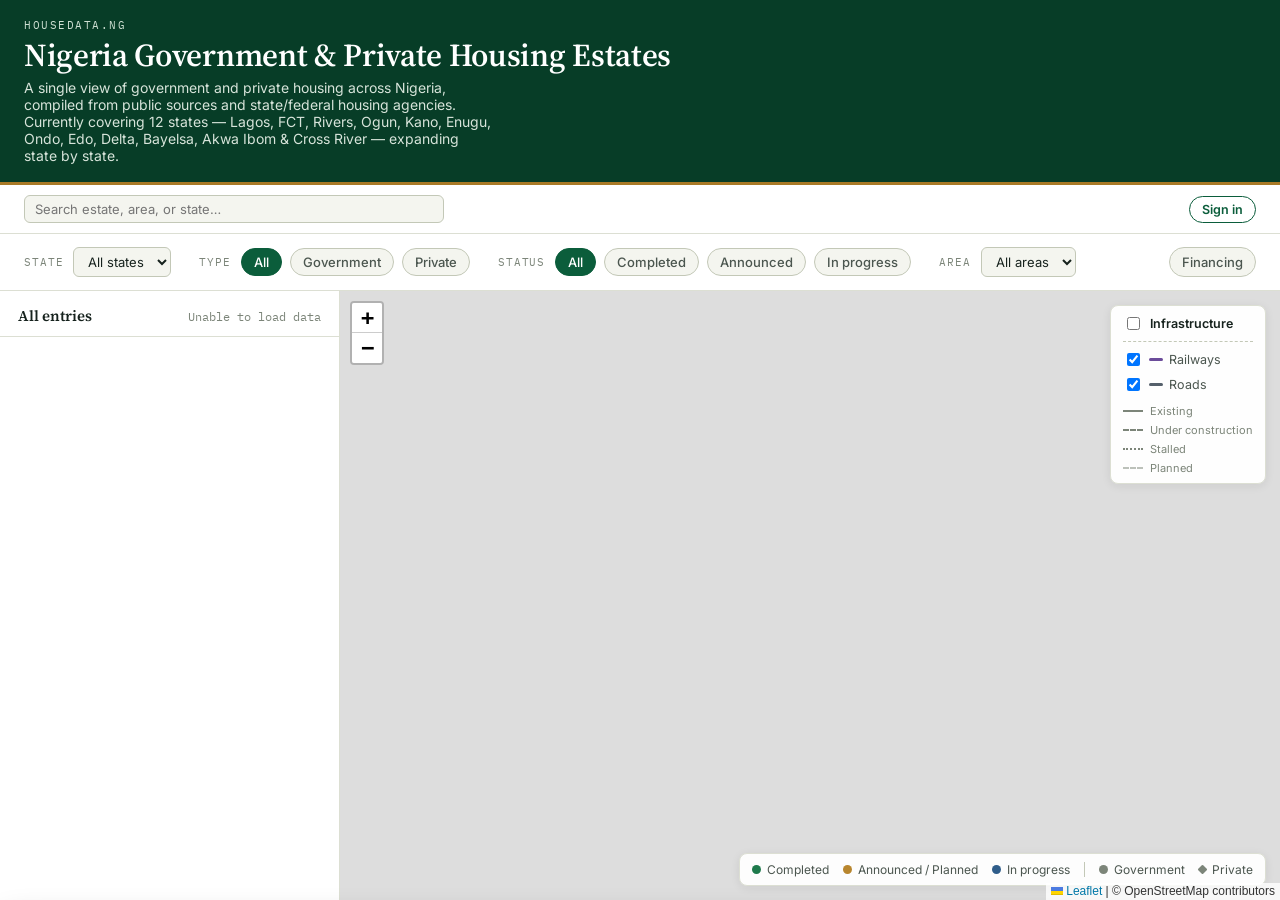
==== index.html @ 0bee0377 "Phase 5: Financier lead-capture Turns the mortgage calculator from an estimate-only tool into an act" ====
<!doctype html>
<html lang="en">
<head>
<meta charset="UTF-8">
<meta name="viewport" content="width=device-width, initial-scale=1">
<title>Housedata.ng — Nigeria Government &amp; Private Housing Estates</title>
<meta name="description" content="An interactive map of government and private housing estates across 12 Nigerian states, compiled from public sources, with a mortgage calculator and major infrastructure overlay.">
<meta name="robots" content="index, follow">
<meta name="theme-color" content="#073d27">
<link rel="canonical" href="https://housedata.ng/">

<!-- Open Graph -->
<meta property="og:type" content="website">
<meta property="og:site_name" content="Housedata.ng">
<meta property="og:title" content="Housedata.ng — Nigeria Government &amp; Private Housing Estates">
<meta property="og:description" content="An interactive map of government and private housing estates across Nigeria, compiled from public sources, with a mortgage calculator and major infrastructure overlay.">
<meta property="og:url" content="https://housedata.ng/">
<meta property="og:image" content="https://housedata.ng/assets/og-image.png">
<meta property="og:image:width" content="1200">
<meta property="og:image:height" content="630">
<meta property="og:locale" content="en_NG">

<!-- Twitter Card -->
<meta name="twitter:card" content="summary_large_image">
<meta name="twitter:title" content="Housedata.ng — Nigeria Government &amp; Private Housing Estates">
<meta name="twitter:description" content="An interactive map of government and private housing estates across Nigeria, compiled from public sources.">
<meta name="twitter:image" content="https://housedata.ng/assets/og-image.png">

<!-- Icons -->
<link rel="icon" type="image/svg+xml" href="data:image/svg+xml,%3Csvg xmlns='http://www.w3.org/2000/svg' viewBox='0 0 32 32'%3E%3Ccircle cx='16' cy='16' r='16' fill='%23073d27'/%3E%3Ccircle cx='16' cy='14' r='6' fill='none' stroke='%23a97a26' stroke-width='2.4'/%3E%3Cpath d='M16 20 L16 25' stroke='%23a97a26' stroke-width='2.4' stroke-linecap='round'/%3E%3C/svg%3E">
<link rel="icon" type="image/png" sizes="32x32" href="assets/favicon-32.png">
<link rel="apple-touch-icon" sizes="180x180" href="assets/apple-touch-icon.png">

<link rel="preconnect" href="https://fonts.googleapis.com">
<link rel="preconnect" href="https://fonts.gstatic.com" crossorigin>
<link href="https://fonts.googleapis.com/css2?family=Source+Serif+4:opsz,wght@8..60,500;8..60,600;8..60,700&family=Inter:wght@400;500;600;700&family=IBM+Plex+Mono:wght@400;500&display=swap" rel="stylesheet">

<link rel="stylesheet" href="vendor/leaflet/leaflet.css">

<link rel="stylesheet" href="styles.css?v=20260715">

<script type="application/ld+json">
{
  "@context": "https://schema.org",
  "@type": "WebSite",
  "name": "Housedata.ng",
  "url": "https://housedata.ng/",
  "description": "An interactive map of government and private housing estates across Nigeria, compiled from public sources."
}
</script>
</head>
<body>

<header class="site-header">
  <div class="header-inner">
    <div class="header-text">
      <p class="eyebrow">Housedata.ng</p>
      <h1>Nigeria Government &amp; Private Housing Estates</h1>
      <p class="strap">A single view of government and private housing across Nigeria, compiled from public sources and state/federal housing agencies. Currently covering 12 states — Lagos, FCT, Rivers, Ogun, Kano, Enugu, Ondo, Edo, Delta, Bayelsa, Akwa Ibom &amp; Cross River — expanding state by state.</p>
    </div>
  </div>
</header>

<p class="stale-data-banner" id="stale-data-banner" hidden>Showing previously loaded data — could not reach the server for the latest listings.</p>

<div class="search-bar">
  <input type="search" id="search-input" class="search-input" placeholder="Search estate, area, or state…" autocomplete="off" aria-label="Search estates">
  <div class="account-control">
    <button type="button" class="account-btn" id="account-signin-btn" data-open-modal="modal-login">Sign in</button>
    <div class="account-signed-in" id="account-signed-in" hidden>
      <button type="button" class="account-btn saved-btn" id="bookmarked-filter-btn">★ Saved<span class="saved-count" id="saved-count" hidden></span></button>
      <span class="account-email" id="account-email"></span>
      <button type="button" class="account-btn" id="account-signout-btn">Log out</button>
    </div>
  </div>
</div>

<div class="compact-bar">
  <div class="view-toggle" role="group" aria-label="Switch view">
    <button class="view-btn is-active" data-view="map">Map</button>
    <button class="view-btn" data-view="list">List</button>
  </div>
  <span class="compact-count" id="compact-count"></span>
  <div class="compact-actions">
    <button type="button" class="compact-btn" data-open-sheet="sheet-filters">Filters<span class="filter-badge" id="filter-badge" hidden></span></button>
    <button type="button" class="compact-btn" data-open-sheet="sheet-financing">Financing</button>
    <button type="button" class="compact-btn" data-open-sheet="sheet-infra">Infrastructure</button>
  </div>
</div>

<div class="sheet-backdrop" id="sheet-backdrop" hidden></div>

<div class="toolbar" id="sheet-filters">
  <div class="sheet-head">
    <span class="sheet-head-title">Filters</span>
    <button type="button" class="sheet-close" data-close-sheet aria-label="Close filters">&times;</button>
  </div>
  <div class="toolbar-inner">
    <div class="filter-group">
      <label class="filter-label" for="state-select">State</label>
      <select id="state-select" class="lga-select">
        <option value="all">All states</option>
      </select>
    </div>
    <div class="filter-group" role="group" aria-label="Filter by type">
      <span class="filter-label">Type</span>
      <button class="chip chip-all is-active" data-filter-type="all">All</button>
      <button class="chip chip-gov" data-filter-type="Government">Government</button>
      <button class="chip chip-priv" data-filter-type="Private">Private</button>
    </div>
    <div class="filter-group" role="group" aria-label="Filter by status">
      <span class="filter-label">Status</span>
      <button class="chip chip-all is-active" data-filter-status="all">All <span class="chip-count" id="count-all"></span></button>
      <button class="chip chip-completed" data-filter-status="Completed">Completed</button>
      <button class="chip chip-announced" data-filter-status="Announced">Announced</button>
      <button class="chip chip-progress" data-filter-status="In Progress">In progress</button>
    </div>
    <div class="filter-group">
      <label class="filter-label" for="lga-select">Area</label>
      <select id="lga-select" class="lga-select">
        <option value="all">All areas</option>
      </select>
    </div>
    <button type="button" class="compact-btn toolbar-financing-btn" data-open-sheet="sheet-financing">Financing</button>
  </div>
</div>

<div class="finance-banner" id="sheet-financing">
  <div class="sheet-head">
    <span class="sheet-head-title">Financing</span>
    <button type="button" class="sheet-close" data-close-sheet aria-label="Close financing">&times;</button>
  </div>
  <div class="finance-banner-inner">
    <div class="finance-banner-text">
      <span class="finance-banner-label">Financing</span>
      <p class="finance-banner-headline">Need a mortgage? MREIF offers financing at <strong>9.75% p.a. fixed</strong>, up to 20 years, from 10% equity.</p>
    </div>
    <div class="finance-banner-actions">
      <button type="button" class="finance-btn finance-btn-primary" data-open-modal="modal-calculator">Calculate a mortgage</button>
      <button type="button" class="finance-btn finance-btn-ghost" data-open-modal="modal-about-mreif">About MREIF</button>
      <a class="finance-btn finance-btn-ghost" href="access-bank.html">Access Bank &rarr;</a>
    </div>
  </div>
  <p class="finance-banner-disclaimer">External federal program, not run by housedata.ng. The calculator gives an unofficial estimate only — actual eligibility and terms are determined by MREIF.</p>
</div>

<main class="layout">
  <aside class="sidebar" id="sidebar">
    <div class="sidebar-header">
      <span class="sidebar-title">All entries</span>
      <span class="sidebar-count" id="sidebar-count"></span>
    </div>
    <ul class="estate-list" id="estate-list" aria-label="Estate list"></ul>
  </aside>

  <section class="map-pane">
    <div id="map"></div>
    <div class="legend" aria-label="Map legend">
      <span class="legend-item"><i class="dot dot-completed"></i>Completed</span>
      <span class="legend-item"><i class="dot dot-announced"></i>Announced / Planned</span>
      <span class="legend-item"><i class="dot dot-progress"></i>In progress</span>
      <span class="legend-divider"></span>
      <span class="legend-item"><i class="shape shape-circle"></i>Government</span>
      <span class="legend-item"><i class="shape shape-diamond"></i>Private</span>
    </div>

    <div class="infra-control" id="sheet-infra" aria-label="Infrastructure overlay">
      <div class="sheet-head">
        <span class="sheet-head-title">Infrastructure</span>
        <button type="button" class="sheet-close" data-close-sheet aria-label="Close infrastructure">&times;</button>
      </div>
      <label class="infra-master">
        <input type="checkbox" id="infra-toggle">
        <span>Infrastructure</span>
      </label>
      <div class="infra-sub" id="infra-sub" hidden>
        <label class="infra-check"><input type="checkbox" id="infra-toggle-rail" checked><i class="infra-color-dot infra-color-rail"></i><span>Railways</span></label>
        <label class="infra-check"><input type="checkbox" id="infra-toggle-road" checked><i class="infra-color-dot infra-color-road"></i><span>Roads</span></label>
        <div class="infra-line-legend">
          <span class="infra-line-item"><i class="line-swatch line-existing"></i>Existing</span>
          <span class="infra-line-item"><i class="line-swatch line-construction"></i>Under construction</span>
          <span class="infra-line-item"><i class="line-swatch line-stalled"></i>Stalled</span>
          <span class="infra-line-item"><i class="line-swatch line-planned"></i>Planned</span>
        </div>
      </div>
    </div>
  </section>
</main>

<div class="modal-overlay" id="modal-estate-detail" hidden>
  <div class="modal-card" role="dialog" aria-modal="true" aria-label="Estate details">
    <button type="button" class="modal-close" data-close-modal aria-label="Close">&times;</button>
    <div id="estate-detail-content"></div>
  </div>
</div>

<div class="modal-overlay" id="modal-login" hidden>
  <div class="modal-card" role="dialog" aria-modal="true" aria-labelledby="login-title">
    <button type="button" class="modal-close" data-close-modal aria-label="Close">&times;</button>
    <p class="modal-eyebrow">Account</p>
    <h2 class="modal-title" id="login-title">Sign in</h2>
    <p class="modal-lede">Enter your email and we'll send a one-time sign-in link — no password to remember.</p>
    <form id="login-form">
      <label class="calc-field">
        <span>Email</span>
        <input type="email" id="login-email" required placeholder="you@example.com">
      </label>
      <button type="submit" class="finance-btn finance-btn-primary login-submit-btn" id="login-submit">Send sign-in link</button>
    </form>
    <p class="modal-context" id="login-status" hidden></p>
    <p class="modal-disclaimer">The link expires in 15 minutes and works once. We only ever use this to sign you in — no marketing email.</p>
  </div>
</div>

<div class="modal-overlay" id="modal-calculator" hidden>
  <div class="modal-card modal-card-wide" role="dialog" aria-modal="true" aria-labelledby="calc-title">
    <button type="button" class="modal-close" data-close-modal aria-label="Close">&times;</button>
    <p class="modal-eyebrow">Mortgage calculator</p>
    <h2 class="modal-title" id="calc-title">Estimate a monthly payment</h2>
    <p class="modal-lede">Uses MREIF's published terms as defaults. This is an unofficial estimate for orientation only — not a loan offer, and not MREIF's actual eligibility decision.</p>
    <p class="modal-context" id="calc-context" hidden></p>

    <div class="calc-grid">
      <label class="calc-field">
        <span>Home price (₦)</span>
        <input type="number" id="calc-price" min="1000000" step="500000" value="30000000">
      </label>
      <label class="calc-field">
        <span>Equity / down payment (%)</span>
        <input type="number" id="calc-equity" min="10" max="90" step="1" value="10">
      </label>
      <label class="calc-field">
        <span>Interest rate (% p.a.)</span>
        <input type="number" id="calc-rate" min="1" max="30" step="0.05" value="9.75">
      </label>
      <label class="calc-field">
        <span>Loan term (years)</span>
        <input type="number" id="calc-term" min="1" max="20" step="1" value="20">
      </label>
    </div>

    <div class="calc-results">
      <div class="calc-result">
        <span class="calc-result-label">Loan amount</span>
        <span class="calc-result-value" id="calc-loan-amount">—</span>
      </div>
      <div class="calc-result calc-result-primary">
        <span class="calc-result-label">Estimated monthly payment</span>
        <span class="calc-result-value" id="calc-monthly">—</span>
      </div>
      <div class="calc-result">
        <span class="calc-result-label">Total interest over term</span>
        <span class="calc-result-value" id="calc-interest">—</span>
      </div>
      <div class="calc-result">
        <span class="calc-result-label">Total repayment</span>
        <span class="calc-result-value" id="calc-total">—</span>
      </div>
    </div>

    <button type="button" class="finance-btn finance-btn-ghost" id="calc-lead-btn">Talk to a lender about this &rarr;</button>
    <a class="modal-external-link" href="https://housing.mreif.com.ng/pre-qualifier" target="_blank" rel="noopener">Apply / check real eligibility on MREIF &rarr;</a>
    <p class="modal-disclaimer">housedata.ng is not affiliated with MREIF. Figures are illustrative — MREIF's real rate, term, and eligibility depend on income, credit, and program rules current at time of application.</p>
  </div>
</div>

<div class="modal-overlay" id="modal-lead" hidden>
  <div class="modal-card" role="dialog" aria-modal="true" aria-labelledby="lead-title">
    <button type="button" class="modal-close" data-close-modal aria-label="Close">&times;</button>
    <p class="modal-eyebrow">Financing</p>
    <h2 class="modal-title" id="lead-title">Talk to a lender</h2>
    <p class="modal-lede">Share your details and this estimate with a real lender. housedata.ng doesn't process applications — this just passes your enquiry along.</p>
    <p class="modal-context" id="lead-context"></p>

    <form id="lead-form">
      <label class="calc-field">
        <span>Lender</span>
        <select id="lead-financier" required></select>
      </label>
      <label class="calc-field">
        <span>Your name</span>
        <input type="text" id="lead-name" required maxlength="120" autocomplete="name">
      </label>
      <label class="calc-field">
        <span>Email</span>
        <input type="email" id="lead-email" required maxlength="200" autocomplete="email">
      </label>
      <label class="calc-field">
        <span>Phone</span>
        <input type="tel" id="lead-phone" required maxlength="40" autocomplete="tel">
      </label>
      <input type="text" id="lead-company" name="company" autocomplete="off" tabindex="-1" aria-hidden="true" style="position:absolute;left:-9999px;width:1px;height:1px;">

      <p class="modal-disclaimer" id="lead-error" hidden></p>
      <button type="submit" class="finance-btn finance-btn-primary login-submit-btn" id="lead-submit">Send my details</button>
    </form>

    <div id="lead-success" hidden>
      <p class="modal-body-text">Thanks — your details were sent. The lender may reach out directly.</p>
    </div>

    <p class="modal-disclaimer">housedata.ng is not a lender and can't guarantee a response. Your details are shared only with the lender you select above.</p>
  </div>
</div>

<div class="modal-overlay" id="modal-about-mreif" hidden>
  <div class="modal-card" role="dialog" aria-modal="true" aria-labelledby="about-title">
    <button type="button" class="modal-close" data-close-modal aria-label="Close">&times;</button>
    <p class="modal-eyebrow">About</p>
    <h2 class="modal-title" id="about-title">MREIF</h2>
    <p class="modal-lede">The Mortgage Refinance Initiative Fund — a federal mortgage financing programme. Copyright held by Ministry of Finance Incorporated (MOFI); the fund is managed by ARM (Asset &amp; Resource Management Holding Company), with offices in Lagos and Abuja.</p>

    <p class="modal-body-text"><strong>Mission:</strong> bridge Nigeria's housing gap by providing accessible financing options and supporting the development of affordable housing across the nation.</p>

    <div class="about-terms">
      <div class="about-term"><span class="about-term-value">9.75%</span><span class="about-term-label">Fixed rate p.a.</span></div>
      <div class="about-term"><span class="about-term-value">20 yrs</span><span class="about-term-label">Max loan term</span></div>
      <div class="about-term"><span class="about-term-value">10%</span><span class="about-term-label">Min. equity</span></div>
    </div>

    <p class="modal-body-text"><strong>For homebuyers:</strong> create a free account &rarr; select a property &rarr; get pre-approved &rarr; secure your mortgage.</p>
    <p class="modal-body-text"><strong>For developers:</strong> can apply to list eligible projects — minimum 5 hectares of titled land, ₦500m net asset value, and 3+ completed projects delivered in the last 5 years.</p>

    <a class="modal-external-link" href="https://www.mreif.com.ng/" target="_blank" rel="noopener">Visit MREIF's official site &rarr;</a>
    <a class="modal-external-link" href="https://housing.mreif.com.ng/sign-up" target="_blank" rel="noopener">Start a MREIF application &rarr;</a>
    <p class="modal-disclaimer">housedata.ng is not affiliated with MREIF. This is a general summary for orientation only — always confirm current terms and eligibility directly with MREIF.</p>
  </div>
</div>

<script src="vendor/leaflet/leaflet.js"></script>
<script src="infrastructure.js?v=20260715"></script>
<script src="app.js?v=20260715"></script>
<script src="analytics.js?v=20260715"></script>
</body>
</html>
---- vendor/leaflet/leaflet.css ----
/* required styles */

.leaflet-pane,
.leaflet-tile,
.leaflet-marker-icon,
.leaflet-marker-shadow,
.leaflet-tile-container,
.leaflet-pane > svg,
.leaflet-pane > canvas,
.leaflet-zoom-box,
.leaflet-image-layer,
.leaflet-layer {
	position: absolute;
	left: 0;
	top: 0;
	}
.leaflet-container {
	overflow: hidden;
	}
.leaflet-tile,
.leaflet-marker-icon,
.leaflet-marker-shadow {
	-webkit-user-select: none;
	   -moz-user-select: none;
	        user-select: none;
	  -webkit-user-drag: none;
	}
/* Prevents IE11 from highlighting tiles in blue */
.leaflet-tile::selection {
	background: transparent;
}
/* Safari renders non-retina tile on retina better with this, but Chrome is worse */
.leaflet-safari .leaflet-tile {
	image-rendering: -webkit-optimize-contrast;
	}
/* hack that prevents hw layers "stretching" when loading new tiles */
.leaflet-safari .leaflet-tile-container {
	width: 1600px;
	height: 1600px;
	-webkit-transform-origin: 0 0;
	}
.leaflet-marker-icon,
.leaflet-marker-shadow {
	display: block;
	}
/* .leaflet-container svg: reset svg max-width decleration shipped in Joomla! (joomla.org) 3.x */
/* .leaflet-container img: map is broken in FF if you have max-width: 100% on tiles */
.leaflet-container .leaflet-overlay-pane svg {
	max-width: none !important;
	max-height: none !important;
	}
.leaflet-container .leaflet-marker-pane img,
.leaflet-container .leaflet-shadow-pane img,
.leaflet-container .leaflet-tile-pane img,
.leaflet-container img.leaflet-image-layer,
.leaflet-container .leaflet-tile {
	max-width: none !important;
	max-height: none !important;
	width: auto;
	padding: 0;
	}

.leaflet-container img.leaflet-tile {
	/* See: https://bugs.chromium.org/p/chromium/issues/detail?id=600120 */
	mix-blend-mode: plus-lighter;
}

.leaflet-container.leaflet-touch-zoom {
	-ms-touch-action: pan-x pan-y;
	touch-action: pan-x pan-y;
	}
.leaflet-container.leaflet-touch-drag {
	-ms-touch-action: pinch-zoom;
	/* Fallback for FF which doesn't support pinch-zoom */
	touch-action: none;
	touch-action: pinch-zoom;
}
.leaflet-container.leaflet-touch-drag.leaflet-touch-zoom {
	-ms-touch-action: none;
	touch-action: none;
}
.leaflet-container {
	-webkit-tap-highlight-color: transparent;
}
.leaflet-container a {
	-webkit-tap-highlight-color: rgba(51, 181, 229, 0.4);
}
.leaflet-tile {
	filter: inherit;
	visibility: hidden;
	}
.leaflet-tile-loaded {
	visibility: inherit;
	}
.leaflet-zoom-box {
	width: 0;
	height: 0;
	-moz-box-sizing: border-box;
	     box-sizing: border-box;
	z-index: 800;
	}
/* workaround for https://bugzilla.mozilla.org/show_bug.cgi?id=888319 */
.leaflet-overlay-pane svg {
	-moz-user-select: none;
	}

.leaflet-pane         { z-index: 400; }

.leaflet-tile-pane    { z-index: 200; }
.leaflet-overlay-pane { z-index: 400; }
.leaflet-shadow-pane  { z-index: 500; }
.leaflet-marker-pane  { z-index: 600; }
.leaflet-tooltip-pane   { z-index: 650; }
.leaflet-popup-pane   { z-index: 700; }

.leaflet-map-pane canvas { z-index: 100; }
.leaflet-map-pane svg    { z-index: 200; }

.leaflet-vml-shape {
	width: 1px;
	height: 1px;
	}
.lvml {
	behavior: url(#default#VML);
	display: inline-block;
	position: absolute;
	}


/* control positioning */

.leaflet-control {
	position: relative;
	z-index: 800;
	pointer-events: visiblePainted; /* IE 9-10 doesn't have auto */
	pointer-events: auto;
	}
.leaflet-top,
.leaflet-bottom {
	position: absolute;
	z-index: 1000;
	pointer-events: none;
	}
.leaflet-top {
	top: 0;
	}
.leaflet-right {
	right: 0;
	}
.leaflet-bottom {
	bottom: 0;
	}
.leaflet-left {
	left: 0;
	}
.leaflet-control {
	float: left;
	clear: both;
	}
.leaflet-right .leaflet-control {
	float: right;
	}
.leaflet-top .leaflet-control {
	margin-top: 10px;
	}
.leaflet-bottom .leaflet-control {
	margin-bottom: 10px;
	}
.leaflet-left .leaflet-control {
	margin-left: 10px;
	}
.leaflet-right .leaflet-control {
	margin-right: 10px;
	}


/* zoom and fade animations */

.leaflet-fade-anim .leaflet-popup {
	opacity: 0;
	-webkit-transition: opacity 0.2s linear;
	   -moz-transition: opacity 0.2s linear;
	        transition: opacity 0.2s linear;
	}
.leaflet-fade-anim .leaflet-map-pane .leaflet-popup {
	opacity: 1;
	}
.leaflet-zoom-animated {
	-webkit-transform-origin: 0 0;
	    -ms-transform-origin: 0 0;
	        transform-origin: 0 0;
	}
svg.leaflet-zoom-animated {
	will-change: transform;
}

.leaflet-zoom-anim .leaflet-zoom-animated {
	-webkit-transition: -webkit-transform 0.25s cubic-bezier(0,0,0.25,1);
	   -moz-transition:    -moz-transform 0.25s cubic-bezier(0,0,0.25,1);
	        transition:         transform 0.25s cubic-bezier(0,0,0.25,1);
	}
.leaflet-zoom-anim .leaflet-tile,
.leaflet-pan-anim .leaflet-tile {
	-webkit-transition: none;
	   -moz-transition: none;
	        transition: none;
	}

.leaflet-zoom-anim .leaflet-zoom-hide {
	visibility: hidden;
	}


/* cursors */

.leaflet-interactive {
	cursor: pointer;
	}
.leaflet-grab {
	cursor: -webkit-grab;
	cursor:    -moz-grab;
	cursor:         grab;
	}
.leaflet-crosshair,
.leaflet-crosshair .leaflet-interactive {
	cursor: crosshair;
	}
.leaflet-popup-pane,
.leaflet-control {
	cursor: auto;
	}
.leaflet-dragging .leaflet-grab,
.leaflet-dragging .leaflet-grab .leaflet-interactive,
.leaflet-dragging .leaflet-marker-draggable {
	cursor: move;
	cursor: -webkit-grabbing;
	cursor:    -moz-grabbing;
	cursor:         grabbing;
	}

/* marker & overlays interactivity */
.leaflet-marker-icon,
.leaflet-marker-shadow,
.leaflet-image-layer,
.leaflet-pane > svg path,
.leaflet-tile-container {
	pointer-events: none;
	}

.leaflet-marker-icon.leaflet-interactive,
.leaflet-image-layer.leaflet-interactive,
.leaflet-pane > svg path.leaflet-interactive,
svg.leaflet-image-layer.leaflet-interactive path {
	pointer-events: visiblePainted; /* IE 9-10 doesn't have auto */
	pointer-events: auto;
	}

/* visual tweaks */

.leaflet-container {
	background: #ddd;
	outline-offset: 1px;
	}
.leaflet-container a {
	color: #0078A8;
	}
.leaflet-zoom-box {
	border: 2px dotted #38f;
	background: rgba(255,255,255,0.5);
	}


/* general typography */
.leaflet-container {
	font-family: "Helvetica Neue", Arial, Helvetica, sans-serif;
	font-size: 12px;
	font-size: 0.75rem;
	line-height: 1.5;
	}


/* general toolbar styles */

.leaflet-bar {
	box-shadow: 0 1px 5px rgba(0,0,0,0.65);
	border-radius: 4px;
	}
.leaflet-bar a {
	background-color: #fff;
	border-bottom: 1px solid #ccc;
	width: 26px;
	height: 26px;
	line-height: 26px;
	display: block;
	text-align: center;
	text-decoration: none;
	color: black;
	}
.leaflet-bar a,
.leaflet-control-layers-toggle {
	background-position: 50% 50%;
	background-repeat: no-repeat;
	display: block;
	}
.leaflet-bar a:hover,
.leaflet-bar a:focus {
	background-color: #f4f4f4;
	}
.leaflet-bar a:first-child {
	border-top-left-radius: 4px;
	border-top-right-radius: 4px;
	}
.leaflet-bar a:last-child {
	border-bottom-left-radius: 4px;
	border-bottom-right-radius: 4px;
	border-bottom: none;
	}
.leaflet-bar a.leaflet-disabled {
	cursor: default;
	background-color: #f4f4f4;
	color: #bbb;
	}

.leaflet-touch .leaflet-bar a {
	width: 30px;
	height: 30px;
	line-height: 30px;
	}
.leaflet-touch .leaflet-bar a:first-child {
	border-top-left-radius: 2px;
	border-top-right-radius: 2px;
	}
.leaflet-touch .leaflet-bar a:last-child {
	border-bottom-left-radius: 2px;
	border-bottom-right-radius: 2px;
	}

/* zoom control */

.leaflet-control-zoom-in,
.leaflet-control-zoom-out {
	font: bold 18px 'Lucida Console', Monaco, monospace;
	text-indent: 1px;
	}

.leaflet-touch .leaflet-control-zoom-in, .leaflet-touch .leaflet-control-zoom-out  {
	font-size: 22px;
	}


/* layers control */

.leaflet-control-layers {
	box-shadow: 0 1px 5px rgba(0,0,0,0.4);
	background: #fff;
	border-radius: 5px;
	}
.leaflet-control-layers-toggle {
	background-image: url(images/layers.png);
	width: 36px;
	height: 36px;
	}
.leaflet-retina .leaflet-control-layers-toggle {
	background-image: url(images/layers-2x.png);
	background-size: 26px 26px;
	}
.leaflet-touch .leaflet-control-layers-toggle {
	width: 44px;
	height: 44px;
	}
.leaflet-control-layers .leaflet-control-layers-list,
.leaflet-control-layers-expanded .leaflet-control-layers-toggle {
	display: none;
	}
.leaflet-control-layers-expanded .leaflet-control-layers-list {
	display: block;
	position: relative;
	}
.leaflet-control-layers-expanded {
	padding: 6px 10px 6px 6px;
	color: #333;
	background: #fff;
	}
.leaflet-control-layers-scrollbar {
	overflow-y: scroll;
	overflow-x: hidden;
	padding-right: 5px;
	}
.leaflet-control-layers-selector {
	margin-top: 2px;
	position: relative;
	top: 1px;
	}
.leaflet-control-layers label {
	display: block;
	font-size: 13px;
	font-size: 1.08333em;
	}
.leaflet-control-layers-separator {
	height: 0;
	border-top: 1px solid #ddd;
	margin: 5px -10px 5px -6px;
	}

/* Default icon URLs */
.leaflet-default-icon-path { /* used only in path-guessing heuristic, see L.Icon.Default */
	background-image: url(images/marker-icon.png);
	}


/* attribution and scale controls */

.leaflet-container .leaflet-control-attribution {
	background: #fff;
	background: rgba(255, 255, 255, 0.8);
	margin: 0;
	}
.leaflet-control-attribution,
.leaflet-control-scale-line {
	padding: 0 5px;
	color: #333;
	line-height: 1.4;
	}
.leaflet-control-attribution a {
	text-decoration: none;
	}
.leaflet-control-attribution a:hover,
.leaflet-control-attribution a:focus {
	text-decoration: underline;
	}
.leaflet-attribution-flag {
	display: inline !important;
	vertical-align: baseline !important;
	width: 1em;
	height: 0.6669em;
	}
.leaflet-left .leaflet-control-scale {
	margin-left: 5px;
	}
.leaflet-bottom .leaflet-control-scale {
	margin-bottom: 5px;
	}
.leaflet-control-scale-line {
	border: 2px solid #777;
	border-top: none;
	line-height: 1.1;
	padding: 2px 5px 1px;
	white-space: nowrap;
	-moz-box-sizing: border-box;
	     box-sizing: border-box;
	background: rgba(255, 255, 255, 0.8);
	text-shadow: 1px 1px #fff;
	}
.leaflet-control-scale-line:not(:first-child) {
	border-top: 2px solid #777;
	border-bottom: none;
	margin-top: -2px;
	}
.leaflet-control-scale-line:not(:first-child):not(:last-child) {
	border-bottom: 2px solid #777;
	}

.leaflet-touch .leaflet-control-attribution,
.leaflet-touch .leaflet-control-layers,
.leaflet-touch .leaflet-bar {
	box-shadow: none;
	}
.leaflet-touch .leaflet-control-layers,
.leaflet-touch .leaflet-bar {
	border: 2px solid rgba(0,0,0,0.2);
	background-clip: padding-box;
	}


/* popup */

.leaflet-popup {
	position: absolute;
	text-align: center;
	margin-bottom: 20px;
	}
.leaflet-popup-content-wrapper {
	padding: 1px;
	text-align: left;
	border-radius: 12px;
	}
.leaflet-popup-content {
	margin: 13px 24px 13px 20px;
	line-height: 1.3;
	font-size: 13px;
	font-size: 1.08333em;
	min-height: 1px;
	}
.leaflet-popup-content p {
	margin: 17px 0;
	margin: 1.3em 0;
	}
.leaflet-popup-tip-container {
	width: 40px;
	height: 20px;
	position: absolute;
	left: 50%;
	margin-top: -1px;
	margin-left: -20px;
	overflow: hidden;
	pointer-events: none;
	}
.leaflet-popup-tip {
	width: 17px;
	height: 17px;
	padding: 1px;

	margin: -10px auto 0;
	pointer-events: auto;

	-webkit-transform: rotate(45deg);
	   -moz-transform: rotate(45deg);
	    -ms-transform: rotate(45deg);
	        transform: rotate(45deg);
	}
.leaflet-popup-content-wrapper,
.leaflet-popup-tip {
	background: white;
	color: #333;
	box-shadow: 0 3px 14px rgba(0,0,0,0.4);
	}
.leaflet-container a.leaflet-popup-close-button {
	position: absolute;
	top: 0;
	right: 0;
	border: none;
	text-align: center;
	width: 24px;
	height: 24px;
	font: 16px/24px Tahoma, Verdana, sans-serif;
	color: #757575;
	text-decoration: none;
	background: transparent;
	}
.leaflet-container a.leaflet-popup-close-button:hover,
.leaflet-container a.leaflet-popup-close-button:focus {
	color: #585858;
	}
.leaflet-popup-scrolled {
	overflow: auto;
	}

.leaflet-oldie .leaflet-popup-content-wrapper {
	-ms-zoom: 1;
	}
.leaflet-oldie .leaflet-popup-tip {
	width: 24px;
	margin: 0 auto;

	-ms-filter: "progid:DXImageTransform.Microsoft.Matrix(M11=0.70710678, M12=0.70710678, M21=-0.70710678, M22=0.70710678)";
	filter: progid:DXImageTransform.Microsoft.Matrix(M11=0.70710678, M12=0.70710678, M21=-0.70710678, M22=0.70710678);
	}

.leaflet-oldie .leaflet-control-zoom,
.leaflet-oldie .leaflet-control-layers,
.leaflet-oldie .leaflet-popup-content-wrapper,
.leaflet-oldie .leaflet-popup-tip {
	border: 1px solid #999;
	}


/* div icon */

.leaflet-div-icon {
	background: #fff;
	border: 1px solid #666;
	}


/* Tooltip */
/* Base styles for the element that has a tooltip */
.leaflet-tooltip {
	position: absolute;
	padding: 6px;
	background-color: #fff;
	border: 1px solid #fff;
	border-radius: 3px;
	color: #222;
	white-space: nowrap;
	-webkit-user-select: none;
	-moz-user-select: none;
	-ms-user-select: none;
	user-select: none;
	pointer-events: none;
	box-shadow: 0 1px 3px rgba(0,0,0,0.4);
	}
.leaflet-tooltip.leaflet-interactive {
	cursor: pointer;
	pointer-events: auto;
	}
.leaflet-tooltip-top:before,
.leaflet-tooltip-bottom:before,
.leaflet-tooltip-left:before,
.leaflet-tooltip-right:before {
	position: absolute;
	pointer-events: none;
	border: 6px solid transparent;
	background: transparent;
	content: "";
	}

/* Directions */

.leaflet-tooltip-bottom {
	margin-top: 6px;
}
.leaflet-tooltip-top {
	margin-top: -6px;
}
.leaflet-tooltip-bottom:before,
.leaflet-tooltip-top:before {
	left: 50%;
	margin-left: -6px;
	}
.leaflet-tooltip-top:before {
	bottom: 0;
	margin-bottom: -12px;
	border-top-color: #fff;
	}
.leaflet-tooltip-bottom:before {
	top: 0;
	margin-top: -12px;
	margin-left: -6px;
	border-bottom-color: #fff;
	}
.leaflet-tooltip-left {
	margin-left: -6px;
}
.leaflet-tooltip-right {
	margin-left: 6px;
}
.leaflet-tooltip-left:before,
.leaflet-tooltip-right:before {
	top: 50%;
	margin-top: -6px;
	}
.leaflet-tooltip-left:before {
	right: 0;
	margin-right: -12px;
	border-left-color: #fff;
	}
.leaflet-tooltip-right:before {
	left: 0;
	margin-left: -12px;
	border-right-color: #fff;
	}

/* Printing */

@media print {
	/* Prevent printers from removing background-images of controls. */
	.leaflet-control {
		-webkit-print-color-adjust: exact;
		print-color-adjust: exact;
		}
	}
---- styles.css ----
/* ---------------------------------------------------------------------
   Housedata.ng — token system

   Palette grounded in Lagos civic identity rather than a generic
   real-estate look: deep lagoon green as the working colour, an
   official-document gold for the provenance stamp, warm paper neutrals.
   Status colours (map markers) are a distinct, cooler triad so they
   never compete with the brand green.
------------------------------------------------------------------------ */

:root {
  --paper: #f4f5ef;
  --surface: #ffffff;
  --ink: #16221d;
  --ink-soft: #4b564f;
  --ink-faint: #7c8579;
  --line: #dcdfd3;
  --line-strong: #c3c8b7;

  --green: #0b5d3b;
  --green-deep: #073d27;
  --green-tint: #e7efe6;

  --gold: #a97a26;
  --gold-tint: #f4ead3;

  --status-completed: #1e7a4c;
  --status-completed-tint: #e3f1e7;
  --status-announced: #b8862e;
  --status-announced-tint: #f7ecd6;
  --status-progress: #2f5d8a;
  --status-progress-tint: #e5ecf3;

  --font-display: "Source Serif 4", Georgia, "Times New Roman", serif;
  --font-body: "Inter", -apple-system, BlinkMacSystemFont, "Segoe UI", sans-serif;
  --font-mono: "IBM Plex Mono", ui-monospace, "SFMono-Regular", Menlo, monospace;

  --header-h: 132px;
  --toolbar-h: 56px;
}

* { box-sizing: border-box; }

html, body {
  height: 100%;
  margin: 0;
}

body {
  font-family: var(--font-body);
  color: var(--ink);
  background: var(--paper);
  -webkit-font-smoothing: antialiased;
  display: flex;
  flex-direction: column;
  min-height: 100vh;
}

:focus-visible {
  outline: 2px solid var(--green);
  outline-offset: 2px;
}

/* ---------------------------- header ---------------------------- */

.site-header {
  background: var(--green-deep);
  color: #fff;
  border-bottom: 3px solid var(--gold);
}

.header-inner {
  max-width: 1280px;
  margin: 0 auto;
  padding: 18px 24px;
  display: flex;
  align-items: center;
  justify-content: space-between;
  gap: 24px;
}

.eyebrow {
  margin: 0 0 6px;
  font-family: var(--font-mono);
  font-size: 11px;
  letter-spacing: 0.14em;
  text-transform: uppercase;
  color: #cfe0d3;
}

.header-text h1 {
  margin: 0 0 6px;
  font-family: var(--font-display);
  font-weight: 600;
  font-size: clamp(22px, 3vw, 32px);
  letter-spacing: -0.01em;
  line-height: 1.1;
}

.strap {
  margin: 0;
  color: #d7e4da;
  font-size: 14px;
  max-width: 52ch;
}

/* ---------------------------- toolbar ---------------------------- */

.toolbar {
  background: var(--surface);
  border-bottom: 1px solid var(--line);
  position: sticky;
  top: 0;
  z-index: 500;
}

.toolbar-inner {
  max-width: 1280px;
  margin: 0 auto;
  padding: 10px 24px;
  display: flex;
  align-items: center;
  gap: 28px;
  flex-wrap: wrap;
  min-height: var(--toolbar-h);
}

.filter-group {
  display: flex;
  align-items: center;
  gap: 8px;
  flex-wrap: wrap;
}

.filter-label {
  font-family: var(--font-mono);
  font-size: 11px;
  text-transform: uppercase;
  letter-spacing: 0.08em;
  color: var(--ink-faint);
  margin-right: 2px;
}

.chip {
  font-family: var(--font-body);
  font-size: 13px;
  font-weight: 500;
  color: var(--ink-soft);
  background: var(--paper);
  border: 1px solid var(--line-strong);
  border-radius: 999px;
  padding: 5px 12px;
  cursor: pointer;
  transition: background 0.15s ease, color 0.15s ease, border-color 0.15s ease;
}

.chip:hover { border-color: var(--green); color: var(--ink); }

.chip.is-active {
  background: var(--green);
  border-color: var(--green);
  color: #fff;
}

.chip-completed.is-active { background: var(--status-completed); border-color: var(--status-completed); }
.chip-announced.is-active { background: var(--status-announced); border-color: var(--status-announced); }
.chip-progress.is-active { background: var(--status-progress); border-color: var(--status-progress); }
.chip-gov.is-active { background: var(--green); border-color: var(--green); }
.chip-priv.is-active { background: var(--gold); border-color: var(--gold); }

.chip-count {
  font-family: var(--font-mono);
  font-size: 11px;
  opacity: 0.8;
}

.lga-select {
  font-family: var(--font-body);
  font-size: 13px;
  color: var(--ink);
  background: var(--paper);
  border: 1px solid var(--line-strong);
  border-radius: 6px;
  padding: 5px 10px;
}

.search-input {
  font-family: var(--font-body);
  font-size: 13px;
  color: var(--ink);
  background: var(--paper);
  border: 1px solid var(--line-strong);
  border-radius: 6px;
  padding: 5px 10px;
  width: 200px;
  max-width: 100%;
}

.search-input:focus { outline: 2px solid var(--green); outline-offset: 1px; }

/* Its own always-visible bar (not gated behind the mobile Filters sheet) —
   search is used often enough that it shouldn't cost an extra tap. */
.search-bar {
  background: var(--surface);
  border-bottom: 1px solid var(--line);
  padding: 10px 24px;
  display: flex;
  align-items: center;
  gap: 12px;
}

.search-bar .search-input {
  width: 100%;
  max-width: 420px;
  display: block;
}

.account-control {
  margin-left: auto;
  flex: none;
  white-space: nowrap;
}

.account-btn {
  font-family: var(--font-body);
  font-size: 12.5px;
  font-weight: 600;
  color: var(--green);
  background: none;
  border: 1px solid var(--green);
  border-radius: 999px;
  padding: 5px 12px;
  cursor: pointer;
}

.account-btn:hover { background: var(--green-tint); }

.account-signed-in {
  display: flex;
  align-items: center;
  gap: 8px;
}

.account-signed-in[hidden] { display: none; }

.account-email {
  font-family: var(--font-mono);
  font-size: 12px;
  color: var(--ink-soft);
  max-width: 160px;
  overflow: hidden;
  text-overflow: ellipsis;
  white-space: nowrap;
}

.saved-btn {
  display: inline-flex;
  align-items: center;
  gap: 5px;
  color: var(--gold);
  border-color: var(--gold);
}

.saved-btn:hover { background: var(--gold-tint); }

.saved-btn.is-active {
  background: var(--gold);
  border-color: var(--gold);
  color: #fff;
}

.saved-count {
  font-family: var(--font-mono);
  font-size: 11px;
  background: var(--gold);
  color: #fff;
  border-radius: 999px;
  min-width: 16px;
  height: 16px;
  padding: 0 5px;
  display: inline-flex;
  align-items: center;
  justify-content: center;
}

.saved-btn.is-active .saved-count { background: #fff; color: var(--gold); }
.saved-count[hidden] { display: none; }

.login-submit-btn {
  width: 100%;
  text-align: center;
  margin-top: 12px;
  border: none;
}

.stale-data-banner {
  margin: 0;
  padding: 8px 24px;
  background: var(--status-announced-tint);
  color: var(--status-announced);
  font-size: 12.5px;
  text-align: center;
  border-bottom: 1px solid var(--line);
}

.stale-data-banner[hidden] { display: none; }

.view-toggle {
  margin-left: auto;
  display: none;
  border: 1px solid var(--line-strong);
  border-radius: 6px;
  overflow: hidden;
}

.view-btn {
  font-family: var(--font-body);
  font-size: 13px;
  font-weight: 500;
  padding: 6px 14px;
  border: none;
  background: var(--surface);
  color: var(--ink-soft);
  cursor: pointer;
}

.view-btn.is-active { background: var(--green); color: #fff; }

/* ---------------------------- finance banner ---------------------------- */

.finance-banner {
  background: var(--gold-tint);
  border-bottom: 1px solid var(--line);
}

.finance-banner-inner {
  max-width: 1280px;
  margin: 0 auto;
  padding: 8px 24px 2px;
  display: flex;
  align-items: center;
  gap: 16px;
  flex-wrap: wrap;
}

.finance-banner-text { flex: 1; min-width: 240px; }

.finance-banner-label {
  font-family: var(--font-mono);
  font-size: 10px;
  letter-spacing: 0.08em;
  text-transform: uppercase;
  color: var(--gold);
  display: block;
  margin-bottom: 2px;
}

.finance-banner-headline {
  margin: 0;
  font-size: 13px;
  color: var(--ink);
}

.finance-banner-actions { display: flex; gap: 8px; flex: none; }

.finance-btn {
  font-family: var(--font-body);
  font-size: 12.5px;
  font-weight: 600;
  text-decoration: none;
  padding: 6px 14px;
  border-radius: 6px;
  border: 1px solid var(--gold);
  white-space: nowrap;
  cursor: pointer;
}

.finance-btn-primary { background: var(--gold); color: #fff; }
.finance-btn-ghost { background: transparent; color: var(--gold); }

.finance-banner-disclaimer {
  max-width: 1280px;
  margin: 0 auto;
  padding: 2px 24px 8px;
  font-size: 10.5px;
  line-height: 1.4;
  color: var(--ink-faint);
}

/* ---------------------------- layout ---------------------------- */

.layout {
  flex: 1;
  display: flex;
  max-width: 1280px;
  width: 100%;
  margin: 0 auto;
  min-height: 0;
}

.sidebar {
  width: 340px;
  flex: none;
  border-right: 1px solid var(--line);
  background: var(--surface);
  display: flex;
  flex-direction: column;
  min-height: 0;
}

.sidebar-header {
  padding: 14px 18px 10px;
  display: flex;
  align-items: baseline;
  justify-content: space-between;
  border-bottom: 1px solid var(--line);
}

.sidebar-title {
  font-family: var(--font-display);
  font-weight: 600;
  font-size: 15px;
}

.sidebar-count {
  font-family: var(--font-mono);
  font-size: 12px;
  color: var(--ink-faint);
}

.estate-list {
  list-style: none;
  margin: 0;
  padding: 6px;
  overflow-y: auto;
  flex: 1;
}

.estate-card {
  width: 100%;
  text-align: left;
  background: transparent;
  border: 1px solid transparent;
  border-radius: 8px;
  padding: 10px 36px 10px 12px;
  margin-bottom: 2px;
  cursor: pointer;
  display: block;
  font-family: var(--font-body);
}

.estate-card:hover { background: var(--paper); }
.estate-card.is-selected { background: var(--green-tint); border-color: var(--green); }

.estate-list-item { position: relative; }

.bookmark-star {
  position: absolute;
  top: 10px;
  right: 8px;
  width: 24px;
  height: 24px;
  border: none;
  background: none;
  color: var(--ink-faint);
  font-size: 16px;
  line-height: 1;
  cursor: pointer;
  border-radius: 50%;
}

.bookmark-star:hover { background: var(--paper); color: var(--gold); }
.bookmark-star.is-bookmarked { color: var(--gold); }

.estate-card-top {
  display: flex;
  align-items: center;
  gap: 8px;
  margin-bottom: 3px;
}

.estate-card-name {
  font-weight: 600;
  font-size: 13.5px;
  color: var(--ink);
  line-height: 1.3;
}

.estate-card-area {
  font-size: 12px;
  color: var(--ink-soft);
  margin: 0 0 4px;
}

.estate-card-status {
  font-family: var(--font-mono);
  font-size: 10.5px;
  letter-spacing: 0.04em;
  text-transform: uppercase;
  padding: 1px 7px;
  border-radius: 4px;
  display: inline-block;
}

.status-completed { background: var(--status-completed-tint); color: var(--status-completed); }
.status-announced { background: var(--status-announced-tint); color: var(--status-announced); }
.status-progress   { background: var(--status-progress-tint); color: var(--status-progress); }

.estate-empty {
  padding: 24px 16px;
  color: var(--ink-faint);
  font-size: 13px;
  text-align: center;
}

/* dot markers used in legend + list */
.dot {
  width: 9px;
  height: 9px;
  border-radius: 50%;
  display: inline-block;
  flex: none;
}
.dot-completed { background: var(--status-completed); }
.dot-announced { background: var(--status-announced); }
.dot-progress { background: var(--status-progress); }

/* shape markers: circle = government, diamond = private. Used standalone
   (neutral fill, legend) or combined with a dot-* class (colored by status). */
.shape {
  display: inline-block;
  flex: none;
  width: 9px;
  height: 9px;
  background: var(--ink-faint);
}
.shape-circle { border-radius: 50%; }
.shape-diamond { width: 7px; height: 7px; transform: rotate(45deg); border-radius: 1px; }

.legend-divider {
  width: 1px;
  align-self: stretch;
  background: var(--line-strong);
}

/* ---------------------------- map ---------------------------- */

.map-pane {
  flex: 1;
  position: relative;
  min-width: 0;
}

#map {
  position: absolute;
  inset: 0;
}

.legend {
  position: absolute;
  right: 14px;
  bottom: 14px;
  z-index: 450;
  background: rgba(255, 255, 255, 0.94);
  border: 1px solid var(--line);
  border-radius: 8px;
  padding: 8px 12px;
  display: flex;
  gap: 14px;
  font-size: 12px;
  color: var(--ink-soft);
  box-shadow: 0 2px 10px rgba(20, 30, 22, 0.08);
}

.legend-item { display: flex; align-items: center; gap: 6px; }

/* ---------------------------- infrastructure control ---------------------------- */

.infra-control {
  position: absolute;
  right: 14px;
  top: 14px;
  z-index: 450;
  background: rgba(255, 255, 255, 0.96);
  border: 1px solid var(--line);
  border-radius: 8px;
  padding: 8px 12px;
  font-size: 12.5px;
  color: var(--ink-soft);
  box-shadow: 0 2px 10px rgba(20, 30, 22, 0.08);
  max-width: 220px;
}

.infra-master {
  display: flex;
  align-items: center;
  gap: 7px;
  font-weight: 600;
  color: var(--ink);
  cursor: pointer;
}

.infra-sub {
  margin-top: 8px;
  padding-top: 8px;
  border-top: 1px dashed var(--line-strong);
  display: flex;
  flex-direction: column;
  gap: 6px;
}

.infra-check {
  display: flex;
  align-items: center;
  gap: 6px;
  cursor: pointer;
}

.infra-color-dot {
  width: 14px;
  height: 3px;
  border-radius: 2px;
  display: inline-block;
}

.infra-color-rail { background: #6b4c9a; }
.infra-color-road { background: #55606b; }

.infra-line-legend {
  margin-top: 4px;
  display: flex;
  flex-direction: column;
  gap: 5px;
  font-size: 11px;
  color: var(--ink-faint);
}

.infra-line-item { display: flex; align-items: center; gap: 7px; }

.line-swatch { width: 20px; height: 0; display: inline-block; flex: none; }
.line-existing { border-top: 2.5px solid var(--ink-faint); }
.line-construction { border-top: 2.5px dashed var(--ink-faint); }
.line-stalled { border-top: 2.5px dotted var(--ink-faint); }
.line-planned { border-top: 2px dashed var(--ink-faint); opacity: 0.5; }

.infra-status-existing { background: var(--status-completed-tint); color: var(--status-completed); }
.infra-status-under-construction { background: var(--status-progress-tint); color: var(--status-progress); }
.infra-status-stalled { background: var(--status-announced-tint); color: var(--status-announced); }
.infra-status-planned { background: var(--line); color: var(--ink-faint); }

/* Leaflet popup skin */
.leaflet-popup-content-wrapper {
  border-radius: 10px;
  box-shadow: 0 8px 28px rgba(15, 25, 18, 0.18);
}

.popup {
  font-family: var(--font-body);
  min-width: 220px;
}

.popup-bookmark-btn {
  /* Placed at the bottom of the popup, not the top: a tall popup opens
     above its marker and can extend above the map's own box, into the
     page's fixed header — content near the top of the popup can end up
     behind the header there. The bottom of the popup stays clear. */
  display: flex;
  align-items: center;
  width: fit-content;
  margin-top: 10px;
  font-family: var(--font-body);
  font-size: 11px;
  font-weight: 600;
  color: var(--ink-faint);
  background: var(--paper);
  border: 1px solid var(--line-strong);
  border-radius: 999px;
  padding: 3px 8px;
  cursor: pointer;
  white-space: nowrap;
}

.popup-bookmark-btn:hover { border-color: var(--gold); color: var(--gold); }
.popup-bookmark-btn.is-bookmarked { color: var(--gold); border-color: var(--gold); background: var(--gold-tint); }

.popup-status {
  font-family: var(--font-mono);
  font-size: 10px;
  letter-spacing: 0.05em;
  text-transform: uppercase;
  padding: 2px 7px;
  border-radius: 4px;
  display: inline-block;
  margin: 0 6px 6px 0;
}

.popup-type {
  font-family: var(--font-mono);
  font-size: 10px;
  letter-spacing: 0.05em;
  text-transform: uppercase;
  padding: 2px 7px;
  border-radius: 4px;
  display: inline-block;
  margin-bottom: 6px;
}

.popup-type-gov { background: var(--green-tint); color: var(--green); }
.popup-type-priv { background: var(--gold-tint); color: var(--gold); }
.popup-type-rail { background: #ece6f4; color: #6b4c9a; }
.popup-type-road { background: #e7e9ec; color: #55606b; }

.popup-name {
  font-family: var(--font-display);
  font-weight: 600;
  font-size: 16px;
  margin: 0 0 3px;
  color: var(--ink);
}

.popup-area {
  font-size: 12.5px;
  color: var(--ink-soft);
  margin: 0 0 8px;
}

.popup-row {
  font-size: 12.5px;
  color: var(--ink);
  margin: 0 0 4px;
  display: flex;
  gap: 6px;
}

.popup-row .k {
  color: var(--ink-faint);
  flex: none;
  width: 72px;
}

.popup-enquire {
  margin-top: 10px;
  padding-top: 10px;
  border-top: 1px dashed var(--line-strong);
}

.popup-enquire-label {
  font-family: var(--font-mono);
  font-size: 10px;
  letter-spacing: 0.06em;
  text-transform: uppercase;
  color: var(--ink-faint);
  margin-bottom: 4px;
}

.popup-enquire-agency {
  font-size: 12.5px;
  font-weight: 600;
  margin-bottom: 4px;
}

.popup-links { display: flex; flex-direction: column; gap: 3px; }

.popup-links a {
  color: var(--green);
  font-size: 12.5px;
  text-decoration: none;
}

.popup-links a:hover { text-decoration: underline; }

.popup-no-contact {
  font-size: 12px;
  font-style: italic;
  color: var(--ink-faint);
}

.popup-finance {
  margin-top: 10px;
  padding-top: 10px;
  border-top: 1px dashed var(--line-strong);
}

.popup-finance-btn {
  color: var(--gold);
  font-size: 12.5px;
  font-weight: 600;
  text-decoration: none;
  background: none;
  border: none;
  padding: 0;
  cursor: pointer;
  font-family: var(--font-body);
}

.popup-finance-btn:hover { text-decoration: underline; }

.popup-note {
  margin-top: 8px;
  font-size: 11px;
  color: var(--ink-faint);
  line-height: 1.4;
}

.popup-verified {
  margin-top: 8px;
  font-size: 11px;
  font-weight: 600;
  color: var(--green);
  line-height: 1.4;
}

.popup-verified-photos {
  display: flex;
  gap: 6px;
  margin-top: 8px;
}

.popup-verified-photos img {
  width: 60px;
  height: 46px;
  object-fit: cover;
  border-radius: 5px;
  border: 1px solid var(--line);
}

/* ---------------------------- modals ---------------------------- */

body.modal-open { overflow: hidden; }

.modal-overlay {
  position: fixed;
  inset: 0;
  background: rgba(10, 16, 12, 0.55);
  z-index: 1000;
  display: flex;
  align-items: center;
  justify-content: center;
  padding: 20px;
}

.modal-overlay[hidden] { display: none; }

.modal-card {
  position: relative;
  background: var(--surface);
  border-radius: 14px;
  border-top: 4px solid var(--gold);
  padding: 28px;
  max-width: 420px;
  width: 100%;
  max-height: calc(100vh - 40px);
  overflow-y: auto;
  box-shadow: 0 20px 60px rgba(10, 16, 12, 0.35);
}

.modal-card-wide { max-width: 520px; }

.modal-close {
  position: absolute;
  top: 14px;
  right: 14px;
  width: 28px;
  height: 28px;
  border: none;
  background: var(--paper);
  border-radius: 50%;
  color: var(--ink-soft);
  font-size: 18px;
  line-height: 1;
  cursor: pointer;
}

.modal-close:hover { background: var(--line); color: var(--ink); }

.modal-eyebrow {
  font-family: var(--font-mono);
  font-size: 10.5px;
  letter-spacing: 0.08em;
  text-transform: uppercase;
  color: var(--gold);
  margin: 0 0 4px;
}

.modal-title {
  font-family: var(--font-display);
  font-weight: 600;
  font-size: 22px;
  margin: 0 0 10px;
  color: var(--ink);
  padding-right: 24px;
}

.modal-lede {
  font-size: 13.5px;
  line-height: 1.5;
  color: var(--ink-soft);
  margin: 0 0 16px;
}

.modal-context {
  font-family: var(--font-mono);
  font-size: 11.5px;
  color: var(--green);
  background: var(--green-tint);
  border-radius: 6px;
  padding: 6px 10px;
  margin: -6px 0 16px;
}

.modal-body-text {
  font-size: 13.5px;
  line-height: 1.55;
  color: var(--ink);
  margin: 0 0 10px;
}

.modal-external-link {
  display: block;
  font-size: 13px;
  font-weight: 600;
  color: var(--green);
  text-decoration: none;
  margin-top: 12px;
}

.modal-external-link:hover { text-decoration: underline; }

.modal-disclaimer {
  margin-top: 14px;
  padding-top: 12px;
  border-top: 1px dashed var(--line-strong);
  font-size: 11px;
  line-height: 1.5;
  color: var(--ink-faint);
}

/* calculator */

.calc-grid {
  display: grid;
  grid-template-columns: 1fr 1fr;
  gap: 12px;
  margin-bottom: 16px;
}

.calc-field {
  display: flex;
  flex-direction: column;
  gap: 4px;
  font-size: 12px;
  color: var(--ink-soft);
}

.calc-field input {
  font-family: var(--font-mono);
  font-size: 14px;
  color: var(--ink);
  background: var(--paper);
  border: 1px solid var(--line-strong);
  border-radius: 6px;
  padding: 7px 9px;
}

.calc-field input:focus { outline: 2px solid var(--green); outline-offset: 1px; }

.calc-results {
  background: var(--paper);
  border: 1px solid var(--line);
  border-radius: 10px;
  padding: 14px 16px;
  display: grid;
  gap: 10px;
}

.calc-result { display: flex; align-items: baseline; justify-content: space-between; gap: 12px; }

.calc-result-label { font-size: 12px; color: var(--ink-soft); }

.calc-result-value {
  font-family: var(--font-mono);
  font-size: 14px;
  font-weight: 500;
  color: var(--ink);
  text-align: right;
}

.calc-result-primary .calc-result-label { color: var(--green); font-weight: 600; }
.calc-result-primary .calc-result-value { font-size: 19px; font-weight: 700; color: var(--green); }

/* about MREIF */

.about-terms {
  display: grid;
  grid-template-columns: repeat(3, 1fr);
  gap: 10px;
  margin: 4px 0 16px;
}

.about-term {
  background: var(--gold-tint);
  border-radius: 8px;
  padding: 10px 8px;
  text-align: center;
}

.about-term-value {
  display: block;
  font-family: var(--font-display);
  font-weight: 600;
  font-size: 18px;
  color: var(--gold);
}

.about-term-label {
  display: block;
  font-size: 10.5px;
  color: var(--ink-soft);
  margin-top: 2px;
}

/* ---------------------------- compact bar + bottom sheets ---------------------------- */

.compact-bar {
  display: none;
  align-items: center;
  gap: 12px;
  padding: 8px 16px;
  background: var(--surface);
  border-bottom: 1px solid var(--line);
  position: sticky;
  top: 0;
  z-index: 500;
}

.compact-count {
  font-family: var(--font-mono);
  font-size: 11px;
  color: var(--ink-faint);
  white-space: nowrap;
  flex: none;
}

.compact-actions {
  display: flex;
  gap: 8px;
  flex: 1;
  min-width: 0;
  overflow-x: auto;
}

.compact-btn {
  font-family: var(--font-body);
  font-size: 13px;
  font-weight: 500;
  color: var(--ink-soft);
  background: var(--paper);
  border: 1px solid var(--line-strong);
  border-radius: 999px;
  padding: 6px 12px;
  cursor: pointer;
  white-space: nowrap;
  display: inline-flex;
  align-items: center;
  gap: 6px;
  flex: none;
}


.filter-badge {
  background: var(--green);
  color: #fff;
  font-family: var(--font-mono);
  font-size: 10px;
  min-width: 16px;
  height: 16px;
  line-height: 16px;
  text-align: center;
  border-radius: 999px;
  padding: 0 4px;
}

.filter-badge[hidden] { display: none; }

.sheet-backdrop {
  display: none;
  position: fixed;
  inset: 0;
  background: rgba(10, 16, 12, 0.5);
  z-index: 899;
}

.sheet-backdrop[hidden] { display: none; }

.sheet-head {
  display: none;
  align-items: center;
  justify-content: space-between;
  padding: 14px 16px;
  border-bottom: 1px solid var(--line);
  position: sticky;
  top: 0;
  background: var(--surface);
  border-radius: 16px 16px 0 0;
}

.sheet-head-title {
  font-family: var(--font-display);
  font-weight: 600;
  font-size: 16px;
  color: var(--ink);
}

.sheet-close {
  border: none;
  background: var(--paper);
  width: 28px;
  height: 28px;
  border-radius: 50%;
  color: var(--ink-soft);
  font-size: 18px;
  line-height: 1;
  cursor: pointer;
}

.sheet-close:hover { background: var(--line); color: var(--ink); }

body.sheet-locked { overflow: hidden; }

.sheet-backdrop:not([hidden]) { display: block; }

/* Financing opens as a sheet at every width (not just mobile/tablet) —
   triggered from a dedicated toolbar button on desktop instead of always
   sitting inline, same interaction as the mobile Filters/Infrastructure
   sheets just without waiting for the ≤1024px tier. */
#sheet-financing {
  position: fixed;
  left: 0;
  right: 0;
  bottom: 0;
  top: auto;
  max-width: none;
  max-height: 85vh;
  overflow-y: auto;
  background: var(--surface);
  border-radius: 16px 16px 0 0;
  box-shadow: 0 -8px 30px rgba(10, 16, 12, 0.25);
  z-index: 900;
  transform: translateY(110%);
  transition: transform 0.25s ease;
}

#sheet-financing.sheet-open { transform: translateY(0); }

#sheet-financing .sheet-head { display: flex; }

#sheet-financing .finance-banner-inner {
  max-width: none;
  flex-direction: column;
  align-items: stretch;
  padding: 16px;
  gap: 16px;
}

#sheet-financing .finance-banner-actions { flex-direction: column; align-items: stretch; }
#sheet-financing .finance-banner-actions .finance-btn { width: 100%; text-align: center; }
#sheet-financing .finance-banner-disclaimer { max-width: none; padding: 8px 16px 16px; }

.toolbar-financing-btn { margin-left: auto; }

/* ---------------------------- responsive ---------------------------- */

@media (max-width: 1024px) {
  .compact-bar { display: flex; }

  .sheet-head { display: flex; }

  #sheet-filters, #sheet-infra {
    position: fixed;
    left: 0;
    right: 0;
    bottom: 0;
    top: auto;
    max-width: none;
    max-height: 85vh;
    overflow-y: auto;
    background: var(--surface);
    border-radius: 16px 16px 0 0;
    box-shadow: 0 -8px 30px rgba(10, 16, 12, 0.25);
    z-index: 900;
    transform: translateY(110%);
    transition: transform 0.25s ease;
  }

  #sheet-filters.sheet-open, #sheet-infra.sheet-open {
    transform: translateY(0);
  }

  .toolbar-inner {
    max-width: none;
    flex-direction: column;
    align-items: stretch;
    padding: 16px;
    gap: 16px;
  }

  .toolbar-financing-btn { display: none; }

  #sheet-infra.infra-control {
    padding: 0 0 16px;
  }
  #sheet-infra .infra-master,
  #sheet-infra .infra-sub {
    padding-left: 16px;
    padding-right: 16px;
  }
}

@media (max-width: 860px) {
  .header-inner { padding: 14px 16px; }
  .strap { display: none; }
  .view-toggle { display: flex; }
  .search-bar { padding: 8px 16px; }
  .search-bar .search-input { max-width: none; }

  .layout { flex-direction: column; }

  .sidebar {
    width: 100%;
    border-right: none;
    border-top: 1px solid var(--line);
    max-height: 46vh;
  }

  .map-pane { min-height: 46vh; }

  body[data-view="map"] .sidebar { display: none; }
  body[data-view="list"] .map-pane { display: none; }
  body[data-view="list"] .sidebar { max-height: none; flex: 1; }

  .calc-grid { grid-template-columns: 1fr; }
  .modal-card { padding: 22px; }

  body.ab-body .strap { display: block; }
  .ab-grid { grid-template-columns: 1fr; }
}

/* ---------------------------- access-bank.html ---------------------------- */

body.ab-body {
  display: block;
  min-height: 100vh;
}

.ab-main {
  max-width: 860px;
  margin: 0 auto;
  padding: 32px 24px 60px;
}

.ab-section {
  margin-bottom: 40px;
}

.ab-h2 {
  font-family: var(--font-display);
  font-weight: 600;
  font-size: 20px;
  color: var(--green-deep);
  margin: 0 0 8px;
}

.ab-lede {
  font-size: 14px;
  line-height: 1.6;
  color: var(--ink-soft);
  margin: 0 0 18px;
  max-width: 70ch;
}

.ab-grid {
  display: grid;
  grid-template-columns: repeat(auto-fill, minmax(220px, 1fr));
  gap: 14px;
}

.ab-product-card {
  background: var(--surface);
  border: 1px solid var(--line);
  border-top: 3px solid var(--gold);
  border-radius: 10px;
  padding: 16px;
}

.ab-product-name {
  font-family: var(--font-display);
  font-weight: 600;
  font-size: 15px;
  margin: 0 0 8px;
  color: var(--ink);
}

.ab-product-rate {
  font-family: var(--font-mono);
  font-size: 16px;
  font-weight: 700;
  color: var(--green);
  margin-bottom: 8px;
}

.ab-product-rate-unknown {
  font-family: var(--font-body);
  font-size: 11.5px;
  font-weight: 500;
  font-style: italic;
  color: var(--ink-faint);
}

.ab-product-row {
  display: flex;
  gap: 6px;
  font-size: 12.5px;
  color: var(--ink);
  margin-bottom: 8px;
}

.ab-product-row .k { color: var(--ink-faint); }

.ab-product-mechanic {
  font-size: 12.5px;
  line-height: 1.5;
  color: var(--ink-soft);
  margin: 0;
}

.ab-other-list, .ab-eligibility-list {
  margin: 0;
  padding-left: 20px;
  font-size: 13.5px;
  line-height: 1.7;
  color: var(--ink);
}

.ab-other-list li, .ab-eligibility-list li { margin-bottom: 6px; }

.ab-cta-section { background: var(--gold-tint); border-radius: 10px; padding: 20px 22px; }

.ab-cta-row { margin-bottom: 12px; }

.ab-back {
  font-size: 13.5px;
  margin: 0 0 24px;
}

.ab-back a { color: var(--green); text-decoration: none; font-weight: 600; }
.ab-back a:hover { text-decoration: underline; }

.ab-disclaimer { border-top: 1px dashed var(--line-strong); padding-top: 14px; }
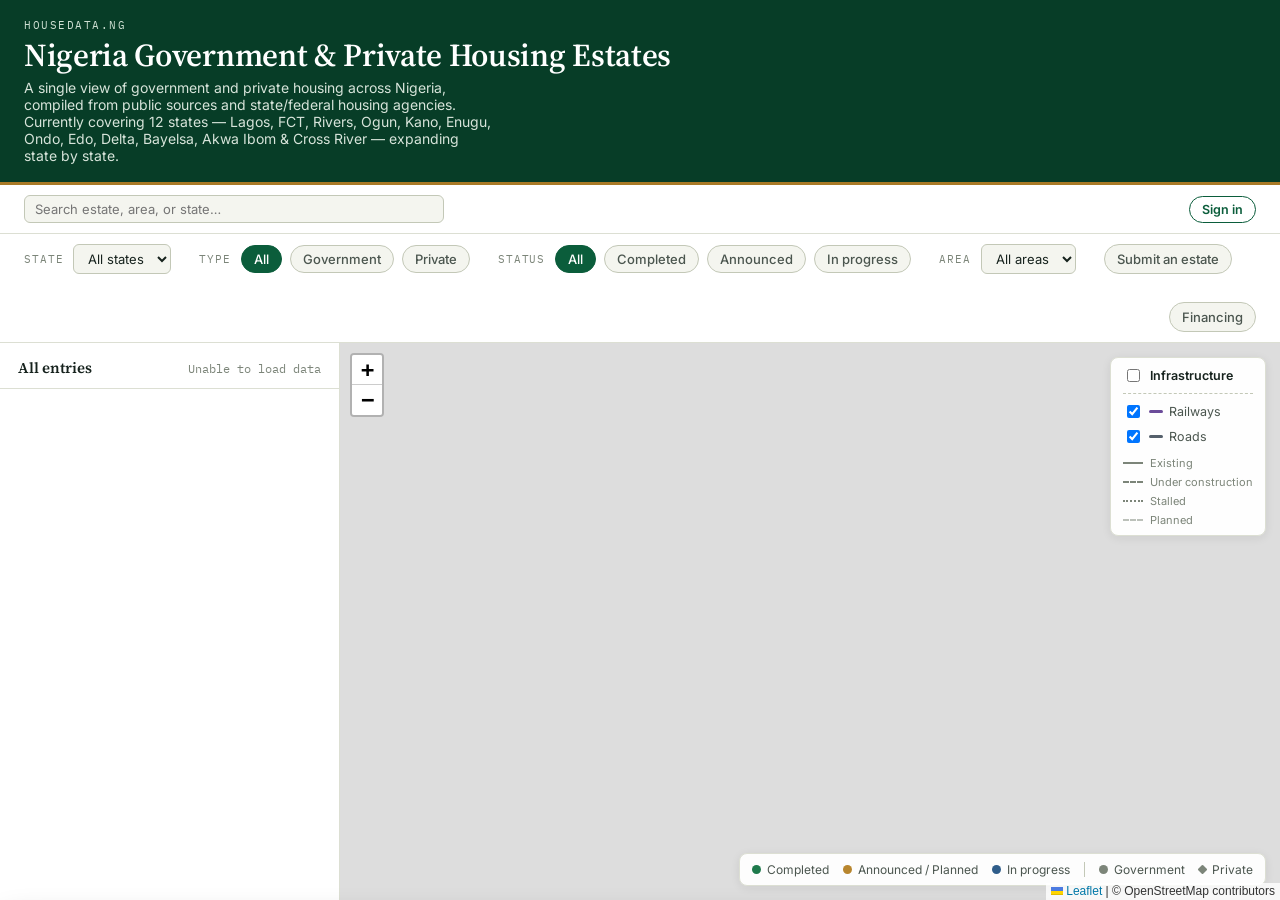
==== commit 50da66ad: "Phase 6: Developer self-submission + moderation queue Public form for developers/agencies to add an " ====
--- a/index.html
+++ b/index.html
@@ -37,7 +37,7 @@
 
 <link rel="stylesheet" href="vendor/leaflet/leaflet.css">
 
-<link rel="stylesheet" href="styles.css?v=20260715">
+<link rel="stylesheet" href="styles.css?v=20260716">
 
 <script type="application/ld+json">
 {
@@ -121,6 +121,7 @@
         <option value="all">All areas</option>
       </select>
     </div>
+    <a class="compact-btn" href="submit.html">Submit an estate</a>
     <button type="button" class="compact-btn toolbar-financing-btn" data-open-sheet="sheet-financing">Financing</button>
   </div>
 </div>
@@ -328,8 +329,8 @@
 </div>
 
 <script src="vendor/leaflet/leaflet.js"></script>
-<script src="infrastructure.js?v=20260715"></script>
-<script src="app.js?v=20260715"></script>
-<script src="analytics.js?v=20260715"></script>
+<script src="infrastructure.js?v=20260716"></script>
+<script src="app.js?v=20260716"></script>
+<script src="analytics.js?v=20260716"></script>
 </body>
 </html>
--- a/styles.css
+++ b/styles.css
@@ -1060,6 +1060,7 @@
   padding: 6px 12px;
   cursor: pointer;
   white-space: nowrap;
+  text-decoration: none;
   display: inline-flex;
   align-items: center;
   gap: 6px;
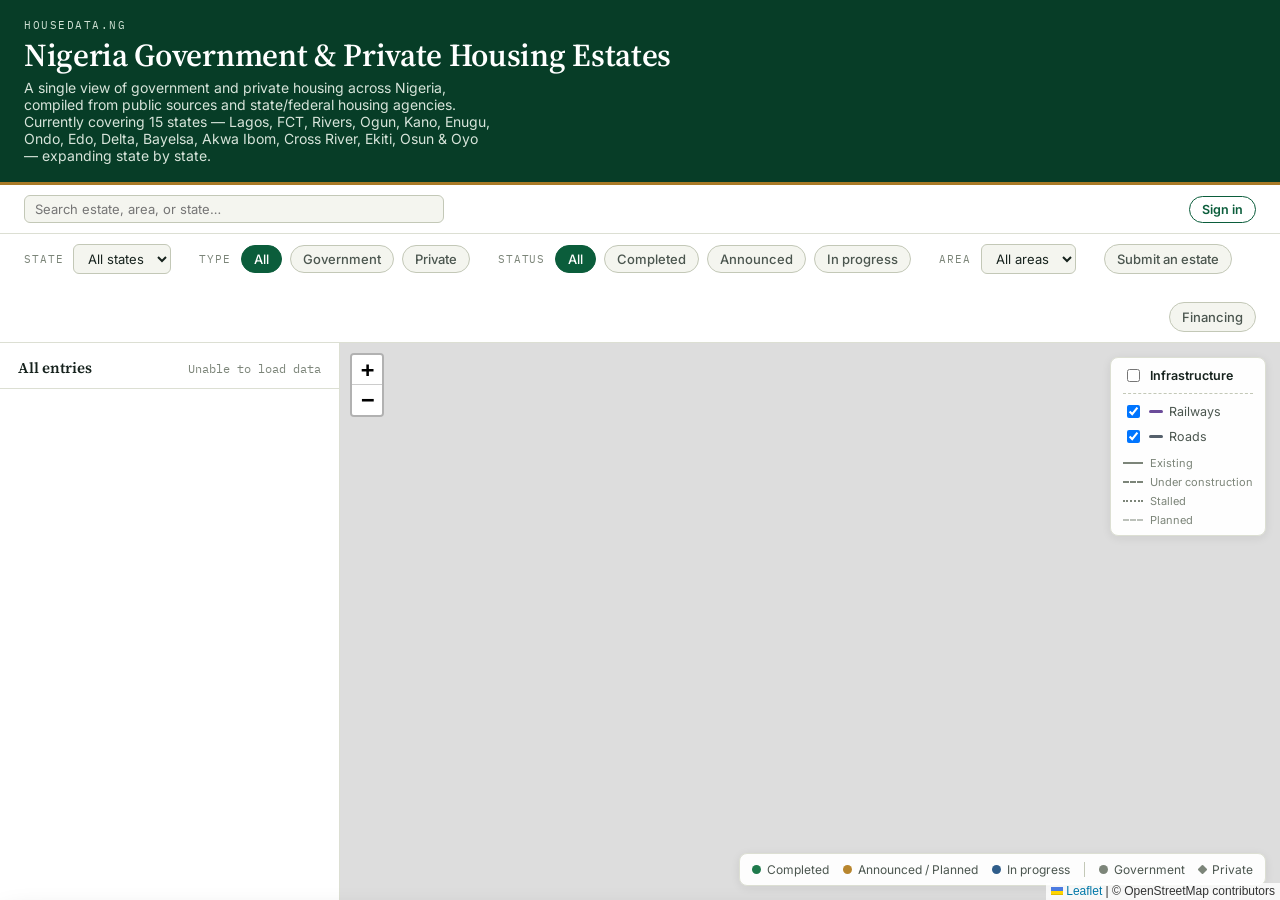
==== commit 899848b1: "Add South West completion: Ekiti, Osun, and Oyo (16 new estates) Completes the South West zone (Lago" ====
--- a/index.html
+++ b/index.html
@@ -4,7 +4,7 @@
 <meta charset="UTF-8">
 <meta name="viewport" content="width=device-width, initial-scale=1">
 <title>Housedata.ng — Nigeria Government &amp; Private Housing Estates</title>
-<meta name="description" content="An interactive map of government and private housing estates across 12 Nigerian states, compiled from public sources, with a mortgage calculator and major infrastructure overlay.">
+<meta name="description" content="An interactive map of government and private housing estates across 15 Nigerian states, compiled from public sources, with a mortgage calculator and major infrastructure overlay.">
 <meta name="robots" content="index, follow">
 <meta name="theme-color" content="#073d27">
 <link rel="canonical" href="https://housedata.ng/">
@@ -56,7 +56,7 @@
     <div class="header-text">
       <p class="eyebrow">Housedata.ng</p>
       <h1>Nigeria Government &amp; Private Housing Estates</h1>
-      <p class="strap">A single view of government and private housing across Nigeria, compiled from public sources and state/federal housing agencies. Currently covering 12 states — Lagos, FCT, Rivers, Ogun, Kano, Enugu, Ondo, Edo, Delta, Bayelsa, Akwa Ibom &amp; Cross River — expanding state by state.</p>
+      <p class="strap">A single view of government and private housing across Nigeria, compiled from public sources and state/federal housing agencies. Currently covering 15 states — Lagos, FCT, Rivers, Ogun, Kano, Enugu, Ondo, Edo, Delta, Bayelsa, Akwa Ibom, Cross River, Ekiti, Osun &amp; Oyo — expanding state by state.</p>
     </div>
   </div>
 </header>
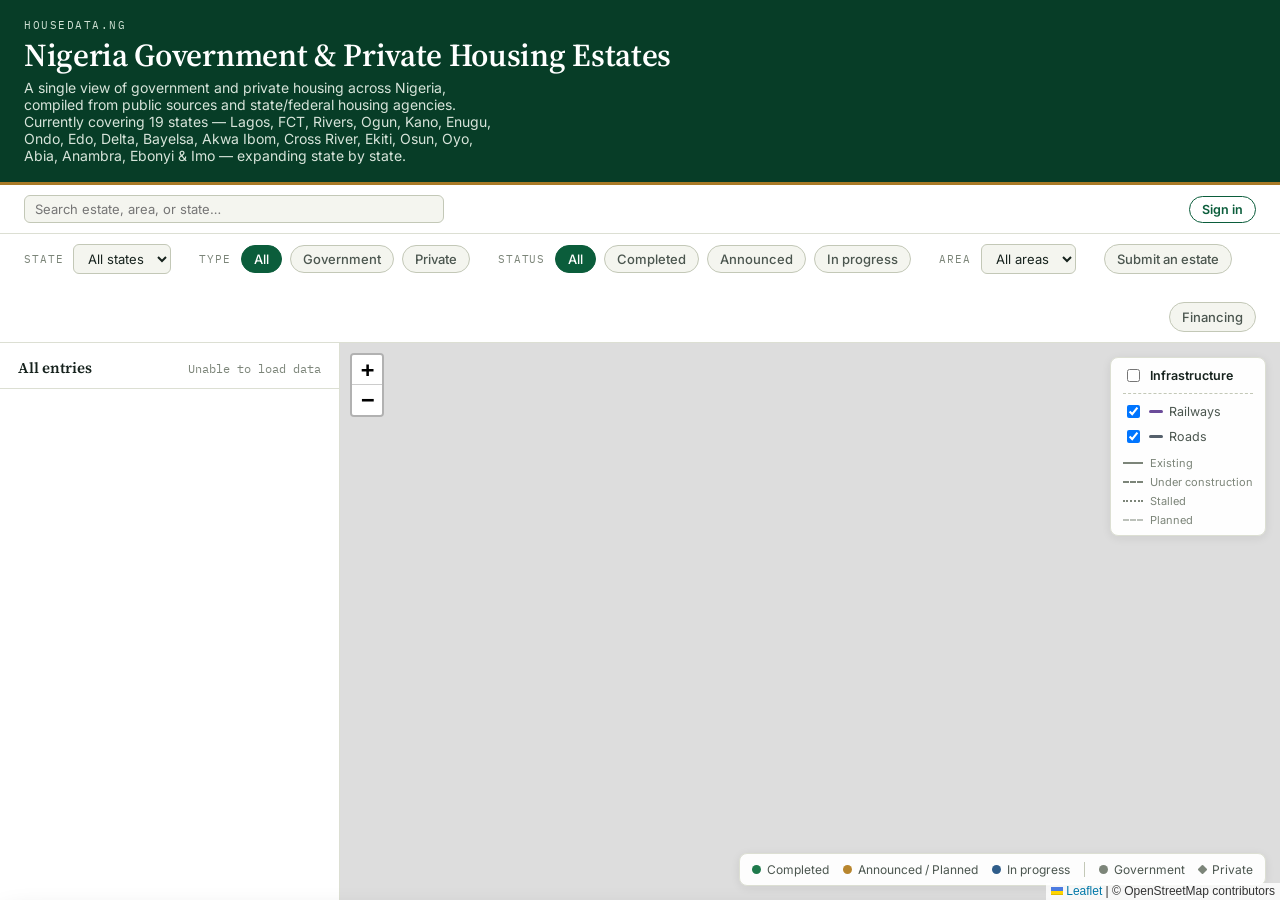
==== commit 6ff17e72: "Complete South East zone: Abia, Anambra, Ebonyi, Imo (22 new estates) Second batch of the remaining-" ====
--- a/index.html
+++ b/index.html
@@ -4,7 +4,7 @@
 <meta charset="UTF-8">
 <meta name="viewport" content="width=device-width, initial-scale=1">
 <title>Housedata.ng — Nigeria Government &amp; Private Housing Estates</title>
-<meta name="description" content="An interactive map of government and private housing estates across 15 Nigerian states, compiled from public sources, with a mortgage calculator and major infrastructure overlay.">
+<meta name="description" content="An interactive map of government and private housing estates across 19 Nigerian states, compiled from public sources, with a mortgage calculator and major infrastructure overlay.">
 <meta name="robots" content="index, follow">
 <meta name="theme-color" content="#073d27">
 <link rel="canonical" href="https://housedata.ng/">
@@ -56,7 +56,7 @@
     <div class="header-text">
       <p class="eyebrow">Housedata.ng</p>
       <h1>Nigeria Government &amp; Private Housing Estates</h1>
-      <p class="strap">A single view of government and private housing across Nigeria, compiled from public sources and state/federal housing agencies. Currently covering 15 states — Lagos, FCT, Rivers, Ogun, Kano, Enugu, Ondo, Edo, Delta, Bayelsa, Akwa Ibom, Cross River, Ekiti, Osun &amp; Oyo — expanding state by state.</p>
+      <p class="strap">A single view of government and private housing across Nigeria, compiled from public sources and state/federal housing agencies. Currently covering 19 states — Lagos, FCT, Rivers, Ogun, Kano, Enugu, Ondo, Edo, Delta, Bayelsa, Akwa Ibom, Cross River, Ekiti, Osun, Oyo, Abia, Anambra, Ebonyi &amp; Imo — expanding state by state.</p>
     </div>
   </div>
 </header>
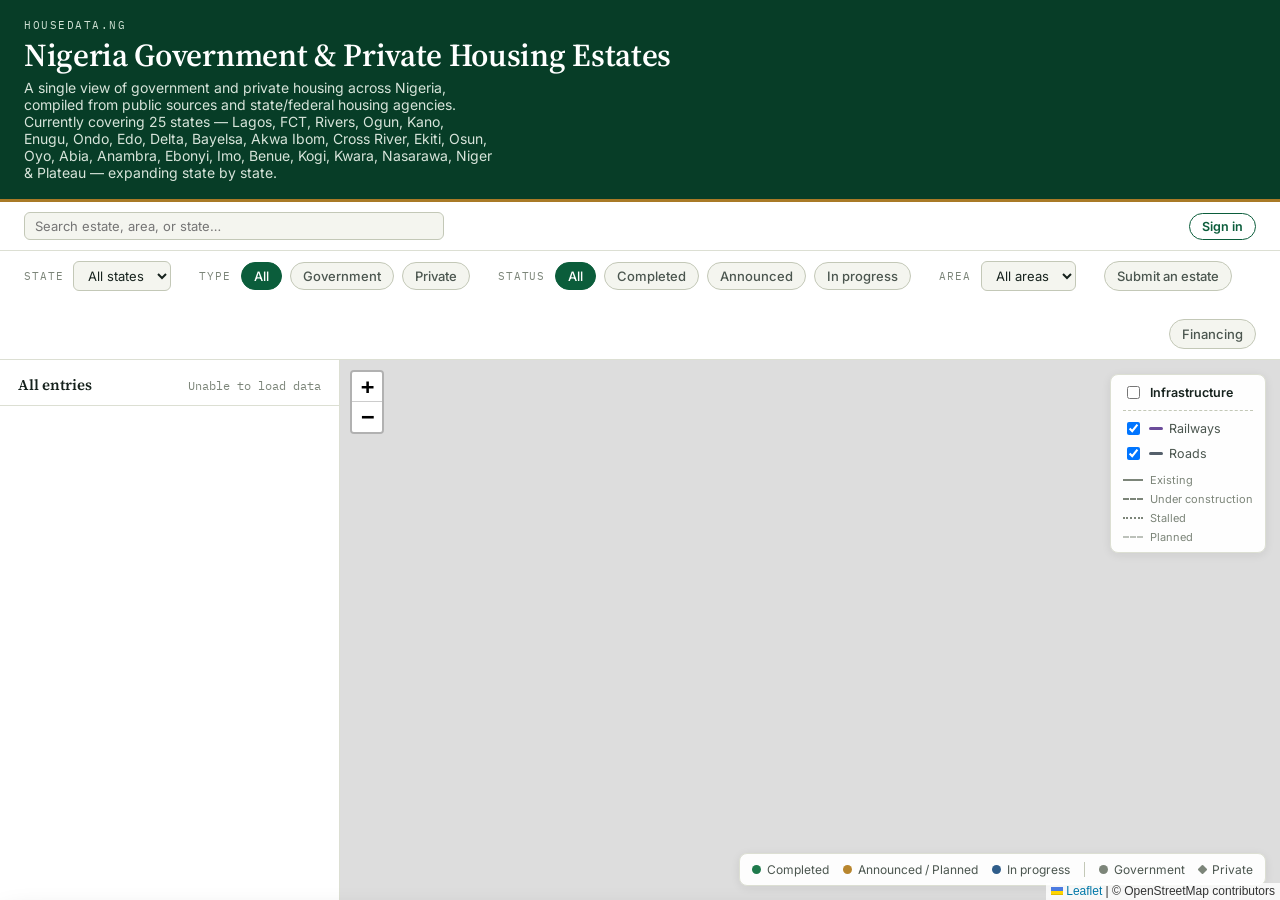
==== commit 74f81ef0: "Complete North Central zone: Benue, Kogi, Kwara, Nasarawa, Niger, Plateau (25 new estates) Third bat" ====
--- a/index.html
+++ b/index.html
@@ -4,7 +4,7 @@
 <meta charset="UTF-8">
 <meta name="viewport" content="width=device-width, initial-scale=1">
 <title>Housedata.ng — Nigeria Government &amp; Private Housing Estates</title>
-<meta name="description" content="An interactive map of government and private housing estates across 19 Nigerian states, compiled from public sources, with a mortgage calculator and major infrastructure overlay.">
+<meta name="description" content="An interactive map of government and private housing estates across 25 Nigerian states, compiled from public sources, with a mortgage calculator and major infrastructure overlay.">
 <meta name="robots" content="index, follow">
 <meta name="theme-color" content="#073d27">
 <link rel="canonical" href="https://housedata.ng/">
@@ -56,7 +56,7 @@
     <div class="header-text">
       <p class="eyebrow">Housedata.ng</p>
       <h1>Nigeria Government &amp; Private Housing Estates</h1>
-      <p class="strap">A single view of government and private housing across Nigeria, compiled from public sources and state/federal housing agencies. Currently covering 19 states — Lagos, FCT, Rivers, Ogun, Kano, Enugu, Ondo, Edo, Delta, Bayelsa, Akwa Ibom, Cross River, Ekiti, Osun, Oyo, Abia, Anambra, Ebonyi &amp; Imo — expanding state by state.</p>
+      <p class="strap">A single view of government and private housing across Nigeria, compiled from public sources and state/federal housing agencies. Currently covering 25 states — Lagos, FCT, Rivers, Ogun, Kano, Enugu, Ondo, Edo, Delta, Bayelsa, Akwa Ibom, Cross River, Ekiti, Osun, Oyo, Abia, Anambra, Ebonyi, Imo, Benue, Kogi, Kwara, Nasarawa, Niger &amp; Plateau — expanding state by state.</p>
     </div>
   </div>
 </header>
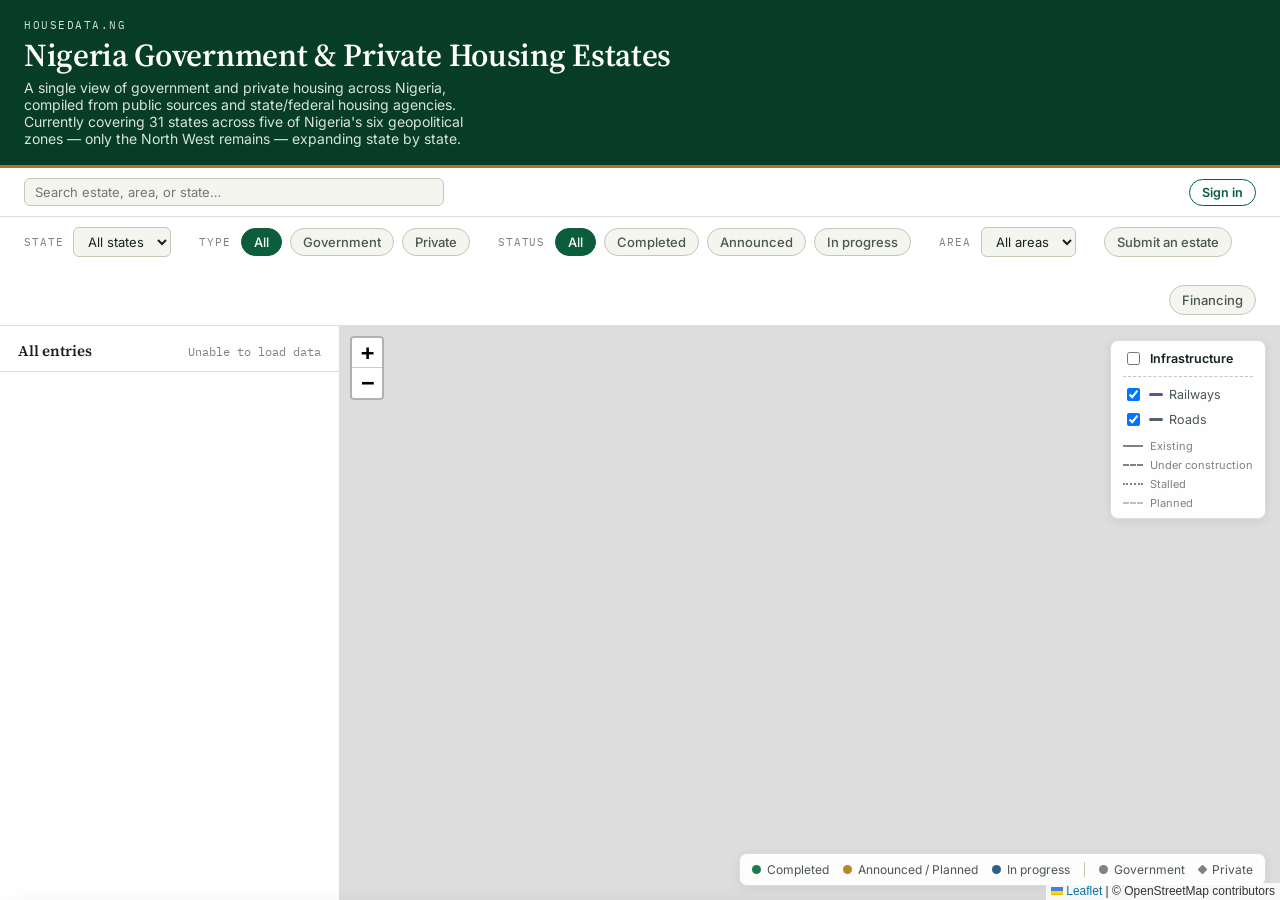
==== commit 36e30d86: "Complete North East zone: Adamawa, Bauchi, Borno, Gombe, Taraba, Yobe (23 new estates) Fourth batch " ====
--- a/index.html
+++ b/index.html
@@ -4,7 +4,7 @@
 <meta charset="UTF-8">
 <meta name="viewport" content="width=device-width, initial-scale=1">
 <title>Housedata.ng — Nigeria Government &amp; Private Housing Estates</title>
-<meta name="description" content="An interactive map of government and private housing estates across 25 Nigerian states, compiled from public sources, with a mortgage calculator and major infrastructure overlay.">
+<meta name="description" content="An interactive map of government and private housing estates across 31 Nigerian states, compiled from public sources, with a mortgage calculator and major infrastructure overlay.">
 <meta name="robots" content="index, follow">
 <meta name="theme-color" content="#073d27">
 <link rel="canonical" href="https://housedata.ng/">
@@ -56,7 +56,7 @@
     <div class="header-text">
       <p class="eyebrow">Housedata.ng</p>
       <h1>Nigeria Government &amp; Private Housing Estates</h1>
-      <p class="strap">A single view of government and private housing across Nigeria, compiled from public sources and state/federal housing agencies. Currently covering 25 states — Lagos, FCT, Rivers, Ogun, Kano, Enugu, Ondo, Edo, Delta, Bayelsa, Akwa Ibom, Cross River, Ekiti, Osun, Oyo, Abia, Anambra, Ebonyi, Imo, Benue, Kogi, Kwara, Nasarawa, Niger &amp; Plateau — expanding state by state.</p>
+      <p class="strap">A single view of government and private housing across Nigeria, compiled from public sources and state/federal housing agencies. Currently covering 31 states across five of Nigeria's six geopolitical zones — only the North West remains — expanding state by state.</p>
     </div>
   </div>
 </header>
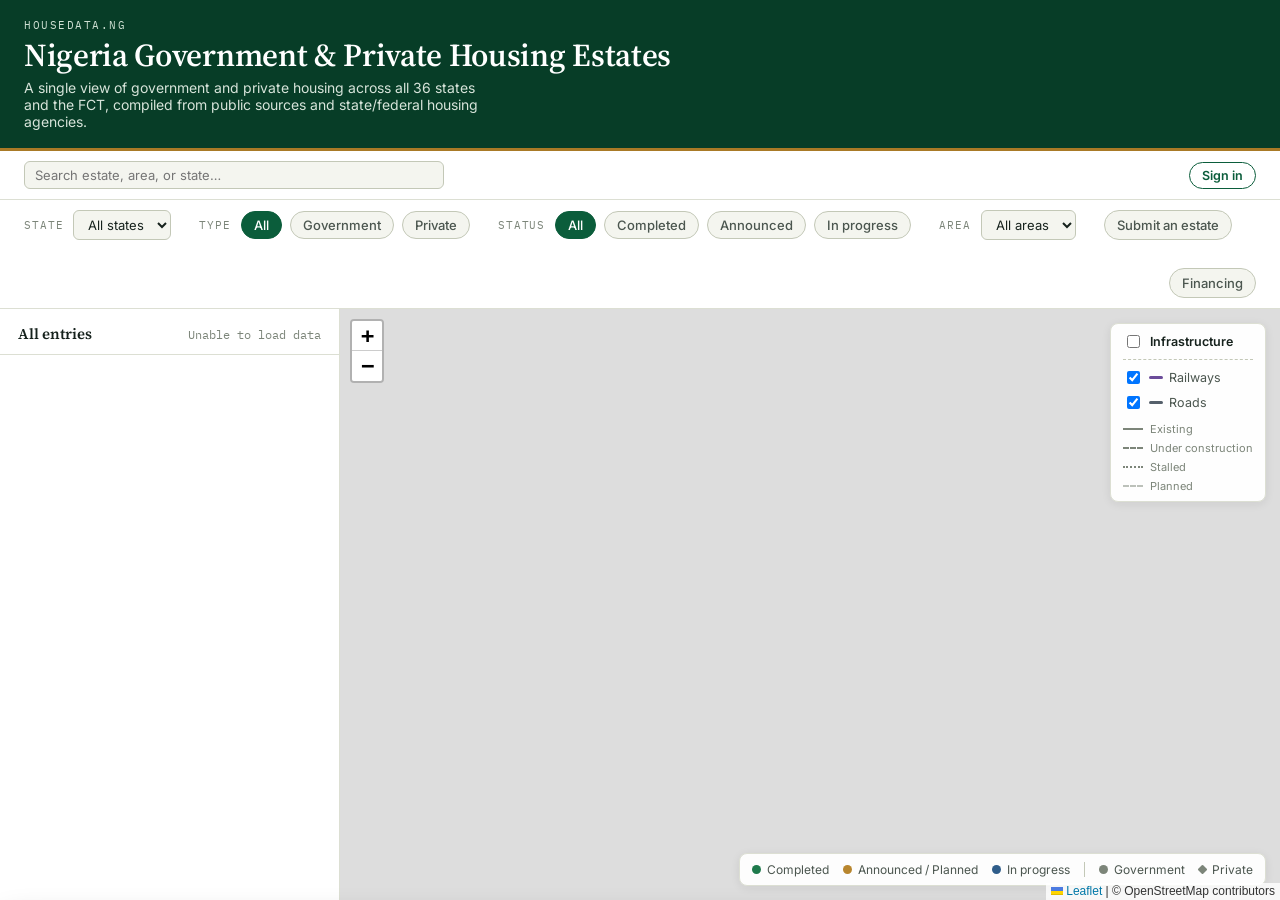
==== commit f12465b9: "Complete North West zone: all 36 states + FCT now covered (22 new estates) Fifth and final batch of " ====
--- a/index.html
+++ b/index.html
@@ -4,7 +4,7 @@
 <meta charset="UTF-8">
 <meta name="viewport" content="width=device-width, initial-scale=1">
 <title>Housedata.ng — Nigeria Government &amp; Private Housing Estates</title>
-<meta name="description" content="An interactive map of government and private housing estates across 31 Nigerian states, compiled from public sources, with a mortgage calculator and major infrastructure overlay.">
+<meta name="description" content="An interactive map of government and private housing estates across all 36 Nigerian states and the FCT, compiled from public sources, with a mortgage calculator and major infrastructure overlay.">
 <meta name="robots" content="index, follow">
 <meta name="theme-color" content="#073d27">
 <link rel="canonical" href="https://housedata.ng/">
@@ -56,7 +56,7 @@
     <div class="header-text">
       <p class="eyebrow">Housedata.ng</p>
       <h1>Nigeria Government &amp; Private Housing Estates</h1>
-      <p class="strap">A single view of government and private housing across Nigeria, compiled from public sources and state/federal housing agencies. Currently covering 31 states across five of Nigeria's six geopolitical zones — only the North West remains — expanding state by state.</p>
+      <p class="strap">A single view of government and private housing across all 36 states and the FCT, compiled from public sources and state/federal housing agencies.</p>
     </div>
   </div>
 </header>
